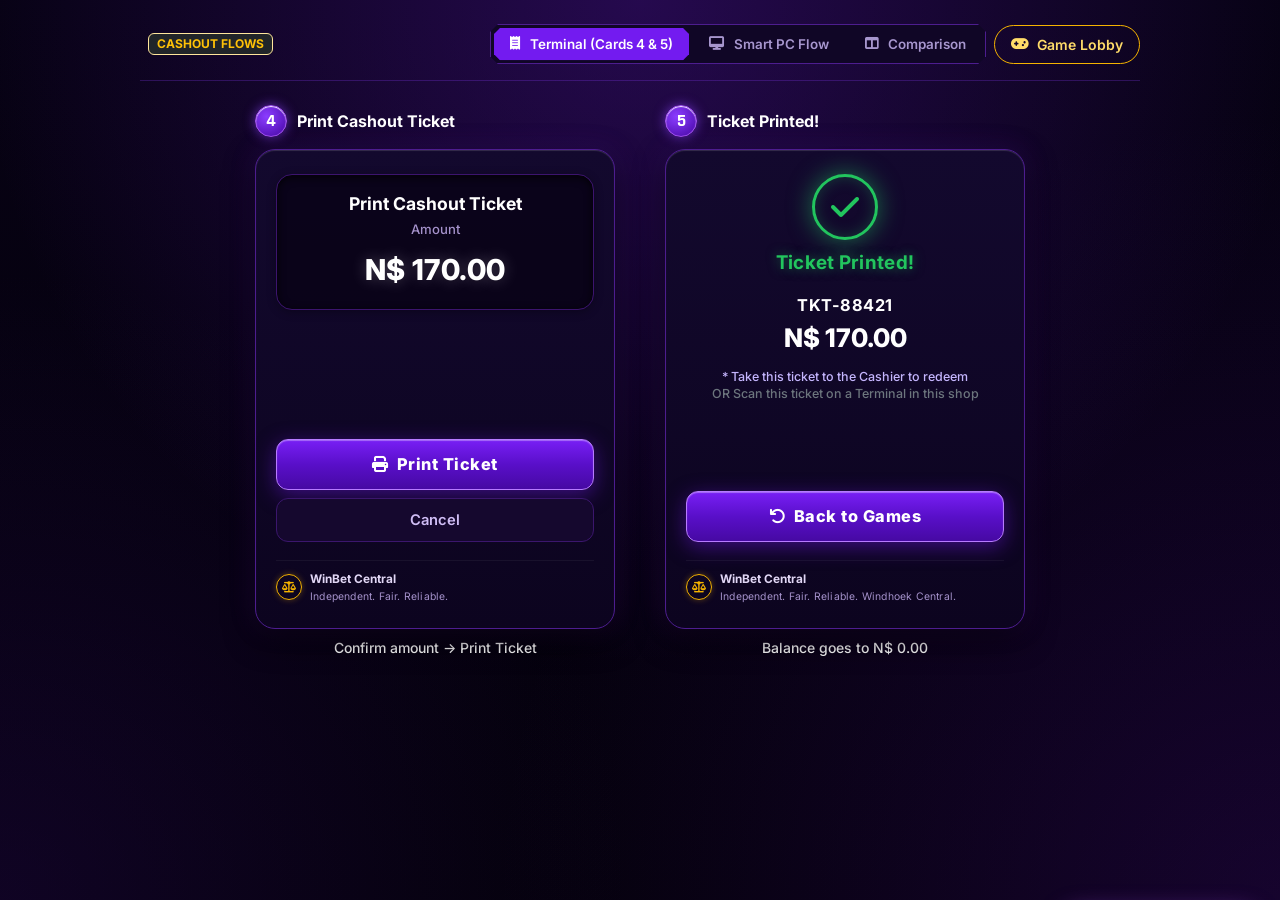
==== cash&print.html @ fd453882 "first commit" ====
<!DOCTYPE html>
<html lang="en">
<head>
    <meta charset="UTF-8">
    <meta name="viewport" content="width=device-width, initial-scale=1.0">
    <title>WINBET - Smart PC & Terminal Cashout Cards</title>

    <!-- Bootstrap 5 CSS -->
    <link href="https://cdn.jsdelivr.net/npm/bootstrap@5.3.2/dist/css/bootstrap.min.css" rel="stylesheet">
    <!-- Font Awesome 6 -->
    <link rel="stylesheet" href="https://cdnjs.cloudflare.com/ajax/libs/font-awesome/6.5.1/css/all.min.css">
    <!-- Google Fonts: Inter & Rajdhani -->
    <link rel="preconnect" href="https://fonts.googleapis.com">
    <link rel="preconnect" href="https://fonts.gstatic.com" crossorigin>
    <link href="https://fonts.googleapis.com/css2?family=Inter:wght@400;500;600;700;800&family=Rajdhani:wght@600;700;800&display=swap" rel="stylesheet">

    <!-- Unified Master Stylesheet -->
    <link rel="stylesheet" href="./style.css">
</head>
<body class="d-flex flex-column align-items-center p-3 p-md-4">

    <!-- TOP CONTROLS & VIEW SWITCHER -->
    <header class="top-control-bar w-100 d-flex justify-content-between align-items-center flex-wrap gap-3 mb-4 pb-3 border-bottom" style="max-width: 1000px; border-color: rgba(139, 61, 255, 0.25) !important;">
        <div class="d-flex align-items-center gap-3">
            <!-- <a href="Register.html" class="brand-logo-wrap text-decoration-none">
                <img src="./IMG/logo.png" alt="WINBET" class="brand-logo-img logo-sm">
            </a> -->
            <span class="badge ms-2 bg-dark text-warning border border-warning-subtle d-none d-sm-inline-block" style="font-size: 0.75rem;">CASHOUT FLOWS</span>
        </div>

        <div class="d-flex align-items-center gap-2">
            <div class="mode-toggle-bar">
                <button class="mode-toggle-btn active" id="tabTerminal" onclick="switchView('terminal')">
                    <i class="fa-solid fa-receipt me-1"></i> Terminal (Cards 4 & 5)
                </button>
                <button class="mode-toggle-btn" id="tabSmartPC" onclick="switchView('smartpc')">
                    <i class="fa-solid fa-desktop me-1"></i> Smart PC Flow
                </button>
                <button class="mode-toggle-btn" id="tabCompare" onclick="switchView('compare')">
                    <i class="fa-solid fa-table-columns me-1"></i> Comparison
                </button>
            </div>

            <a href="GameLobby.html" class="btn btn-outline-warning btn-sm rounded-pill px-3 py-2 fw-semibold d-inline-flex align-items-center gap-2" style="border-color: #f5b300; color: #ffdc69; text-decoration: none;" title="Open Game Lobby">
                <i class="fa-solid fa-gamepad"></i> Game Lobby
            </a>
        </div>
    </header>

    <main class="w-100 d-flex justify-content-center">
        
        <!-- ==============================================================
             SECTION 1: TERMINAL FLOW
             CARDS (4) "Print Cashout Ticket" and (5) "Ticket Printed!"
        =============================================================== -->
        <div id="terminalSection" class="row g-4 justify-content-center w-100" style="max-width: 820px;">
            
            <!-- TERMINAL CARD 4: PRINT CASHOUT TICKET -->
            <div class="col-12 col-md-6 d-flex flex-column align-items-center">
                <div class="w-100" style="max-width: 360px;">
                    <!-- Step 4 Header Pill -->
                    <div class="step-pill-box">
                        <span class="badge-circle">4</span>
                        <span class="pill-text fw-bold">Print Cashout Ticket</span>
                    </div>

                    <!-- Main Frame Card 4 -->
                    <div class="winbet-card-frame" id="terminalCard4">
                        <div>
                            <!-- Brand Logo -->
                            <!-- <div class="winbet-logo justify-content-center mb-3">
                                <img src="./IMG/logo.png" alt="WINBET" class="brand-logo-img">
                            </div> -->

                            <!-- Indented Amount Box -->
                            <div class="inner-cashout-panel">
                                <h3 class="panel-heading">Print Cashout Ticket</h3>
                                <p class="panel-label">Amount</p>
                                <div class="panel-amount">
                                    <span class="currency-symbol">N$</span>
                                    <span id="termCashoutAmount">170.00</span>
                                </div>
                            </div>
                        </div>

                        <!-- Button Actions: Print Ticket & Cancel -->
                        <div>
                            <div class="d-flex flex-column gap-2">
                                <button type="button" class="btn-purple-action" onclick="handlePrintTicketAction()">
                                    <i class="fa-solid fa-print"></i>
                                    <span>Print Ticket</span>
                                </button>
                                <button type="button" class="btn-cancel-action" onclick="handleCancelTerminal()">
                                    Cancel
                                </button>
                            </div>

                            <div class="card-footer-brand">
                                <div class="brand-badge">
                                    <i class="fa-solid fa-scale-balanced"></i>
                                </div>
                                <div class="brand-text-block">
                                    <span class="brand-title">WinBet Central</span>
                                    <span class="brand-sub">Independent. Fair. Reliable.</span>
                                </div>
                            </div>
                        </div>
                    </div>

                    <!-- Sub-caption below card -->
                    <div class="text-center text-dim small mt-2 fw-medium">
                        Confirm amount &rarr; Print Ticket
                    </div>
                </div>
            </div>

            <!-- TERMINAL CARD 5: TICKET PRINTED! -->
            <div class="col-12 col-md-6 d-flex flex-column align-items-center">
                <div class="w-100" style="max-width: 360px;">
                    <!-- Step 5 Header Pill -->
                    <div class="step-pill-box">
                        <span class="badge-circle">5</span>
                        <span class="pill-text fw-bold">Ticket Printed!</span>
                    </div>

                    <!-- Main Frame Card 5 -->
                    <div class="winbet-card-frame" id="terminalCard5">
                        <div>
                            <!-- Brand Header: WinBet Central Logo -->
                            <!-- <div class="winbet-logo justify-content-center mb-2">
                                <img src="./IMG/logo.png" alt="WINBET" class="brand-logo-img logo-sm">
                            </div> -->

                            <!-- Glowing Emerald Green Checkmark Circle -->
                            <div class="neon-success-circle-wrap">
                                <div class="neon-success-circle">
                                    <i class="fa-solid fa-check"></i>
                                </div>
                            </div>

                            <!-- "Ticket Printed!" text -->
                            <h3 class="success-text-heading">Ticket Printed!</h3>

                            <!-- Ticket Meta: TKT# and Amount -->
                            <div class="ticket-info-block">
                                <p class="tkt-number" id="dispTicketNum">TKT-88421</p>
                                <p class="tkt-amount" id="dispTicketAmount">N$ 170.00</p>
                            </div>

                            <!-- Cashier Instruction Notice -->
                            <p class="cashier-notice-text">
                                * Take this ticket to the Cashier to redeem<br>
                                <span class="text-secondary">OR Scan this ticket on a Terminal in this shop</span>
                            </p>
                        </div>

                        <!-- Button Action: Back to Games -->
                        <div>
                            <div class="d-flex flex-column gap-2">
                                <button type="button" class="btn-purple-action" onclick="handleBackToGames()">
                                    <i class="fa-solid fa-arrow-rotate-left"></i>
                                    <span>Back to Games</span>
                                </button>
                            </div>

                            <div class="card-footer-brand">
                                <div class="brand-badge">
                                    <i class="fa-solid fa-scale-balanced"></i>
                                </div>
                                <div class="brand-text-block">
                                    <span class="brand-title">WinBet Central</span>
                                    <span class="brand-sub">Independent. Fair. Reliable. Windhoek Central.</span>
                                </div>
                            </div>
                        </div>
                    </div>

                    <!-- Sub-caption below card -->
                    <div class="text-center text-dim small mt-2 fw-medium">
                        Balance goes to N$ 0.00
                    </div>
                </div>
            </div>

        </div>

        <!-- ==============================================================
             SECTION 2: SMART PC FLOW
             CARDS (4) & (5): "Tap Cash Out" -> "Confirm" (N$ 250.00)
        =============================================================== -->
        <div id="smartpcSection" class="row justify-content-center w-100 d-none" style="max-width: 480px;">
            <div class="col-12 d-flex flex-column align-items-center">
                <div class="w-100" style="max-width: 360px;">
                    
                    <!-- Dual Header Pills -->
                    <div class="d-flex align-items-center gap-3 mb-3">
                        <div class="d-flex align-items-center gap-2">
                            <span class="badge-circle">4</span>
                            <span class="pill-text fw-bold">Tap Cash Out</span>
                        </div>
                        <div class="d-flex align-items-center gap-2">
                            <span class="badge-circle">5</span>
                            <span class="pill-text fw-bold">Confirm</span>
                        </div>
                    </div>

                    <!-- Main Frame Smart PC Card -->
                    <div class="winbet-card-frame" id="smartpcCard">
                        <div>
                            <!-- <div class="winbet-logo justify-content-center mb-3">
                                <img src="./IMG/logo.png" alt="WINBET" class="brand-logo-img">
                            </div> -->

                            <div class="inner-cashout-panel">
                                <h3 class="panel-heading">Cash Out</h3>
                                <p class="panel-label">Amount</p>
                                <div class="panel-amount">
                                    <span class="currency-symbol">N$</span>
                                    <span>250.00</span>
                                </div>
                            </div>
                        </div>

                        <div>
                            <div class="d-flex flex-column gap-2">
                                <button type="button" class="btn-purple-action" onclick="handleSmartPCConfirm()">
                                    <i class="fa-solid fa-check"></i>
                                    <span>Confirm</span>
                                </button>
                                <button type="button" class="btn-cancel-action" onclick="handleSmartPCCancel()">
                                    Cancel
                                </button>
                            </div>

                            <div class="card-footer-brand">
                                <div class="brand-badge">
                                    <i class="fa-solid fa-scale-balanced"></i>
                                </div>
                                <div class="brand-text-block">
                                    <span class="brand-title">WinBet Central</span>
                                    <span class="brand-sub">Independent. Fair. Reliable. Windhoek Central.</span>
                                </div>
                            </div>
                        </div>
                    </div>

                    <div class="text-center text-dim small mt-2 fw-medium">
                        Tap Cash Out &rarr; Confirm (No ticket printed)
                    </div>

                </div>
            </div>
        </div>

        <!-- ==============================================================
             SECTION 3: SIDE-BY-SIDE COMPARISON (SMART PC vs TERMINAL)
        =============================================================== -->
        <div id="compareSection" class="row g-4 justify-content-center w-100 d-none" style="max-width: 1200px;">
            
            <!-- Compare Column 1: Smart PC -->
            <div class="col-12 col-lg-4 d-flex flex-column align-items-center">
                <div class="text-center mb-2">
                    <span class="badge bg-purple-900 border border-purple-500 text-warning px-3 py-1 fw-bold" style="background:#1d063d; font-size:0.8rem;">
                        <i class="fa-solid fa-desktop me-1"></i> SMART PC (CASHIER CREDIT)
                    </span>
                </div>
                <div class="w-100" style="max-width: 360px;">
                    <div class="winbet-card-frame">
                        <div>
                            <!-- <div class="winbet-logo justify-content-center mb-3">
                                <img src="./IMG/logo.png" alt="WINBET" class="brand-logo-img">
                            </div> -->
                            <div class="inner-cashout-panel">
                                <h3 class="panel-heading">Cash Out</h3>
                                <p class="panel-label">Amount</p>
                                <div class="panel-amount">
                                    <span class="currency-symbol">N$</span>
                                    <span>250.00</span>
                                </div>
                            </div>
                        </div>
                        <div>
                            <div class="d-flex flex-column gap-2">
                                <button type="button" class="btn-purple-action" onclick="handleSmartPCConfirm()">
                                    <i class="fa-solid fa-check"></i>
                                    <span>Confirm</span>
                                </button>
                                <button type="button" class="btn-cancel-action" onclick="handleSmartPCCancel()">
                                    Cancel
                                </button>
                            </div>
                        </div>
                    </div>
                </div>
            </div>

            <!-- Compare Column 2: Terminal Card 4 -->
            <div class="col-12 col-lg-4 d-flex flex-column align-items-center">
                <div class="text-center mb-2">
                    <span class="badge bg-purple-900 border border-purple-500 text-light px-3 py-1 fw-bold" style="background:#1d063d; font-size:0.8rem;">
                        <i class="fa-solid fa-terminal me-1"></i> TERMINAL STEP 4 (CONFIRMATION)
                    </span>
                </div>
                <div class="w-100" style="max-width: 360px;">
                    <div class="winbet-card-frame">
                        <div>
                            <!-- <div class="winbet-logo justify-content-center mb-3">
                                <img src="./IMG/logo.png" alt="WINBET" class="brand-logo-img">
                            </div> -->
                            <div class="inner-cashout-panel">
                                <h3 class="panel-heading">Print Cashout Ticket</h3>
                                <p class="panel-label">Amount</p>
                                <div class="panel-amount">
                                    <span class="currency-symbol">N$</span>
                                    <span>170.00</span>
                                </div>
                            </div>
                        </div>
                        <div>
                            <div class="d-flex flex-column gap-2">
                                <button type="button" class="btn-purple-action" onclick="handlePrintTicketAction()">
                                    <i class="fa-solid fa-print"></i>
                                    <span>Print Ticket</span>
                                </button>
                                <button type="button" class="btn-cancel-action" onclick="handleCancelTerminal()">
                                    Cancel
                                </button>
                            </div>
                        </div>
                    </div>
                </div>
            </div>

            <!-- Compare Column 3: Terminal Card 5 -->
            <div class="col-12 col-lg-4 d-flex flex-column align-items-center">
                <div class="text-center mb-2">
                    <span class="badge bg-purple-900 border border-purple-500 text-success px-3 py-1 fw-bold" style="background:#1d063d; font-size:0.8rem;">
                        <i class="fa-solid fa-check-circle me-1"></i> TERMINAL STEP 5 (TICKET PRINTED)
                    </span>
                </div>
                <div class="w-100" style="max-width: 360px;">
                    <div class="winbet-card-frame">
                        <div>
                            <!-- <div class="winbet-logo justify-content-center mb-2">
                                <img src="./IMG/logo.png" alt="WINBET" class="brand-logo-img logo-sm">
                            </div> -->
                            <div class="neon-success-circle-wrap">
                                <div class="neon-success-circle">
                                    <i class="fa-solid fa-check"></i>
                                </div>
                            </div>
                            <h3 class="success-text-heading">Ticket Printed!</h3>
                            <div class="ticket-info-block">
                                <p class="tkt-number">TKT-88421</p>
                                <p class="tkt-amount">N$ 170.00</p>
                            </div>
                            <p class="cashier-notice-text">
                                * Take this ticket to the Cashier to redeem
                            </p>
                        </div>
                        <div>
                            <div class="d-flex flex-column gap-2">
                                <button type="button" class="btn-purple-action" onclick="handleBackToGames()">
                                    <i class="fa-solid fa-arrow-rotate-left"></i>
                                    <span>Back to Games</span>
                                </button>
                            </div>
                        </div>
                    </div>
                </div>
            </div>

        </div>

    </main>

    <!-- NOTIFICATION TOAST -->
    <div id="toastNotification" class="winbet-toast">
        <i class="fa-solid fa-circle-check text-success fs-5"></i>
        <span id="toastMessage">Action recorded!</span>
    </div>

    <!-- Bootstrap 5 Bundle JS -->
    <script src="https://cdn.jsdelivr.net/npm/bootstrap@5.3.2/dist/js/bootstrap.bundle.min.js"></script>

    <script>
        function switchView(viewName) {
            const secTerminal = document.getElementById('terminalSection');
            const secSmartPC = document.getElementById('smartpcSection');
            const secCompare = document.getElementById('compareSection');

            const btnTerminal = document.getElementById('tabTerminal');
            const btnSmartPC = document.getElementById('tabSmartPC');
            const btnCompare = document.getElementById('tabCompare');

            [btnTerminal, btnSmartPC, btnCompare].forEach(b => b.classList.remove('active'));

            secTerminal.classList.add('d-none');
            secSmartPC.classList.add('d-none');
            secCompare.classList.add('d-none');

            if (viewName === 'terminal') {
                secTerminal.classList.remove('d-none');
                btnTerminal.classList.add('active');
                showToast('Viewing Terminal Cards 4 & 5');
            } else if (viewName === 'smartpc') {
                secSmartPC.classList.remove('d-none');
                btnSmartPC.classList.add('active');
                showToast('Viewing Smart PC Flow');
            } else if (viewName === 'compare') {
                secCompare.classList.remove('d-none');
                btnCompare.classList.add('active');
                showToast('Viewing Side-by-Side Comparison');
            }
        }

        function handlePrintTicketAction() {
            showToast('Ticket TKT-88421 printed successfully! Present to Cashier.');
        }

        function handleCancelTerminal() {
            showToast('Terminal ticket printing canceled.');
        }

        function handleBackToGames() {
            window.location.href = 'GameLobby.html?mode=terminal';
        }

        function handleSmartPCConfirm() {
            showToast('Smart PC: Cash Out of N$ 250.00 confirmed! Cashier will redeem.');
        }

        function handleSmartPCCancel() {
            showToast('Smart PC: Cash Out request canceled.');
        }

        let toastTimer;
        function showToast(text) {
            const toast = document.getElementById('toastNotification');
            const msg = document.getElementById('toastMessage');
            msg.innerText = text;
            toast.classList.add('show');
            clearTimeout(toastTimer);
            toastTimer = setTimeout(() => toast.classList.remove('show'), 3000);
        }
    </script>
</body>
</html>
---- style.css ----
/* ==========================================================================
   WINBET MASTER DESIGN SYSTEM - UNIFIED THEME
   Source of Truth based on Register.html & Gaming Machine Standards
   ========================================================================== */

:root {
    /* Exact Color Tokens from Register Theme */
    --bg-deep: #060212;
    --bg-card: #0d0622;
    --bg-card-glass: rgba(13, 6, 34, 0.9);
    --card-bg-gradient: linear-gradient(180deg, #13092e 0%, #0c041f 100%);
    --inner-panel-bg: rgba(9, 3, 23, 0.85);

    --card-border: #4d1d8f;
    --card-border-glow: rgba(147, 51, 234, 0.45);
    --card-inner-glow: rgba(112, 26, 212, 0.15);
    --border-purple-glow: #6f26d9;
    --border-purple-light: #9d4edd;

    /* Vibrant Buttons */
    --purple-btn-start: #7d12f5;
    --purple-btn-mid: #6811db;
    --purple-btn-end: #4908a8;
    --purple-btn-gradient: linear-gradient(180deg, #781ff5 0%, #590fc9 50%, #4609a3 100%);
    --purple-btn-hover: linear-gradient(180deg, #8a35ff 0%, #6817e8 50%, #510bbd 100%);
    
    /* Cancel / Dark Buttons */
    --cancel-btn-bg: #15082e;
    --cancel-btn-border: #3b166d;

    /* Gold & Accents */
    --gold-accent: #f5b300;
    --gold-primary: #f5b300;
    --gold-light: #ffe066;
    --gold-glow: rgba(245, 179, 0, 0.45);
    --gold-gradient: linear-gradient(180deg, #ffe066 0%, #f5b300 50%, #d49000 100%);

    /* Emerald Green Neon */
    --neon-green: #22c55e;
    --neon-green-glow: rgba(34, 197, 94, 0.55);

    /* Text & Inputs */
    --text-light: #f3effc;
    --text-dim: #a491ca;
    --text-muted-purple: #9d8ec2;
    --input-border: #3b1875;
    --input-bg: #090317;

    --navbar-bg: linear-gradient(90deg, #0e0524 0%, #180838 50%, #0e0524 100%);
    --tile-radius: 18px;
    --card-radius: 20px;
}

* {
    box-sizing: border-box;
    user-select: none;
    -webkit-user-select: none;
    margin: 0;
    padding: 0;
}

body {
    background-color: var(--bg-deep);
    background-image: 
        radial-gradient(circle at 50% 0%, rgba(94, 23, 187, 0.35) 0%, transparent 60%),
        radial-gradient(circle at 100% 100%, rgba(76, 12, 148, 0.25) 0%, transparent 50%),
        radial-gradient(circle at 0% 100%, rgba(38, 8, 82, 0.35) 0%, transparent 40%),
        linear-gradient(180deg, #070214 0%, #04010b 100%);
    background-attachment: fixed;
    color: #ffffff;
    font-family: 'Inter', sans-serif;
    min-height: 100vh;
    margin: 0;
    padding: 0;
    overflow-x: hidden;
}

/* Custom Scrollbar */
::-webkit-scrollbar {
    width: 8px;
    height: 8px;
}
::-webkit-scrollbar-track {
    background: #090317;
}
::-webkit-scrollbar-thumb {
    background: #4d1d8f;
    border-radius: 6px;
}
::-webkit-scrollbar-thumb:hover {
    background: #7a2bd6;
}

/* ==========================================================================
   HEADER & NAVBAR SECTION
   ========================================================================== */
.custom-navbar, .smart-pc-header {
    background: var(--navbar-bg);
    border-bottom: 1.5px solid var(--card-border);
    box-shadow: 0 4px 20px var(--card-border-glow), inset 0 -1px 0 rgba(255, 255, 255, 0.05);
    padding: 10px 24px;
    position: sticky;
    top: 0;
    z-index: 1000;
    width: 100%;
}

.brand-logo-wrap, .winbet-logo {
    display: flex;
    align-items: center;
    justify-content: center;
    gap: 12px;
    text-decoration: none;
    transition: transform 0.25s ease;
    margin-bottom: 16px;
}
.brand-logo-wrap:hover {
    transform: scale(1.03);
}

.brand-logo-img, .header-logo {
    height: 64px;
    width: auto;
    max-width: 250px;
    object-fit: contain;
    display: inline-block;
    filter: drop-shadow(0 0 12px rgba(245, 179, 0, 0.55));
    transition: transform 0.25s ease, filter 0.25s ease;
}

.brand-logo-img.logo-sm {
    height: 54px;
    max-width: 220px;
}

.brand-logo-img.logo-lg {
    height: 98px;
    max-width: 390px;
}

.brand-logo-wrap:hover .brand-logo-img, .winbet-logo:hover .brand-logo-img {
    transform: scale(1.05);
    filter: drop-shadow(0 0 18px rgba(245, 179, 0, 0.85));
}

.crown-icon {
    color: var(--gold-accent);
    font-size: 1.5rem;
    filter: drop-shadow(0 0 8px var(--gold-glow));
    animation: pulseCrown 3s ease-in-out infinite alternate;
}

@keyframes pulseCrown {
    0% { transform: scale(1); filter: drop-shadow(0 0 6px rgba(245, 179, 0, 0.5)); }
    100% { transform: scale(1.06); filter: drop-shadow(0 0 12px rgba(255, 220, 105, 0.9)); }
}

.brand-name, .brand-logo-text {
    font-family: 'Rajdhani', sans-serif;
    font-weight: 800;
    font-size: 1.65rem;
    letter-spacing: 1.5px;
    color: var(--gold-accent);
    text-shadow: 0 0 12px rgba(245, 179, 0, 0.45);
    margin: 0;
    line-height: 1;
}

/* Machine identification station badge */
.station-badge {
    background: linear-gradient(90deg, #240b54, #150630);
    border: 1px solid var(--card-border);
    clip-path: polygon(
        8px 0%, 
        calc(100% - 8px) 0%, 
        100% 8px, 
        100% calc(100% - 8px), 
        calc(100% - 8px) 100%, 
        8px 100%, 
        0% calc(100% - 8px), 
        0% 8px
    );
    border-radius: 0;
    padding: 5px 14px;
    display: inline-flex;
    align-items: center;
    gap: 8px;
    font-size: 0.82rem;
    font-weight: 600;
    color: #e5d8ff;
    box-shadow: 0 0 10px var(--card-inner-glow);
}

.online-dot {
    width: 8px;
    height: 8px;
    border-radius: 50%;
    background-color: var(--neon-green);
    box-shadow: 0 0 8px var(--neon-green-glow);
    display: inline-block;
    animation: blinker 2s infinite ease-in-out;
}

@keyframes blinker {
    0%, 100% { opacity: 1; }
    50% { opacity: 0.3; }
}

/* Balance Display Chip (Theme Chamfered Shape) */
.balance-chip {
    background: linear-gradient(135deg, rgba(31, 11, 72, 0.95), rgba(16, 5, 38, 0.95));
    border: 1.5px solid var(--card-border);
    clip-path: polygon(
        10px 0%, 
        calc(100% - 10px) 0%, 
        100% 10px, 
        100% calc(100% - 10px), 
        calc(100% - 10px) 100%, 
        10px 100%, 
        0% calc(100% - 10px), 
        0% 10px
    );
    border-radius: 0;
    padding: 6px 18px;
    display: flex;
    align-items: center;
    gap: 14px;
    box-shadow: inset 0 1px 1px rgba(255, 255, 255, 0.15), 0 0 15px var(--card-inner-glow);
    filter: drop-shadow(0 2px 8px rgba(0, 0, 0, 0.5));
}

.balance-chip .label {
    font-size: 0.7rem;
    color: var(--text-muted-purple);
    text-transform: uppercase;
    font-weight: 600;
    letter-spacing: 0.5px;
    display: block;
}

.balance-chip .val {
    font-family: 'Rajdhani', sans-serif;
    font-size: 1.3rem;
    font-weight: 800;
    color: var(--gold-accent);
    text-shadow: 0 0 10px rgba(245, 179, 0, 0.5);
    line-height: 1;
}

/* ==========================================================================
   CARDS & FRAMES
   ========================================================================== */
.winbet-card, .winbet-card-frame {
    background: var(--card-bg-gradient);
    border: 1.5px solid var(--card-border);
    border-radius: var(--card-radius);
    box-shadow: 0 10px 30px rgba(0, 0, 0, 0.7), 0 0 25px rgba(89, 21, 179, 0.3), inset 0 1px 1px rgba(255, 255, 255, 0.15);
    padding: 24px 20px;
    min-height: 480px;
    display: flex;
    flex-direction: column;
    justify-content: space-between;
    position: relative;
    transition: all 0.3s ease;
}

.winbet-card:hover, .winbet-card-frame:hover {
    border-color: #8b3dff;
    box-shadow: 0 14px 40px rgba(0, 0, 0, 0.8), 0 0 35px rgba(139, 61, 255, 0.45), inset 0 1px 2px rgba(255, 255, 255, 0.25);
    transform: translateY(-2px);
}

.winbet-card.active-step-card {
    border-color: #a855f7;
    box-shadow: 0 0 40px rgba(168, 85, 247, 0.6), inset 0 0 15px rgba(168, 85, 247, 0.2);
}

/* Step Badges */
.badge-step {
    display: inline-block;
    background: rgba(147, 51, 234, 0.25);
    border: 1px solid #9333ea;
    color: #d8b4fe;
    border-radius: 20px;
    padding: 2px 10px;
    font-size: 0.72rem;
    margin-bottom: 8px;
    font-weight: 600;
}

.step-pill-box {
    display: flex;
    align-items: center;
    gap: 10px;
    margin-bottom: 12px;
}

.badge-circle {
    width: 32px;
    height: 32px;
    border-radius: 50%;
    background: radial-gradient(circle at 35% 35%, #8b3dff 0%, #4908a8 100%);
    border: 1.5px solid #a855f7;
    display: flex;
    align-items: center;
    justify-content: center;
    font-family: 'Rajdhani', sans-serif;
    font-weight: 800;
    font-size: 1.15rem;
    color: #ffffff;
    box-shadow: 0 0 12px rgba(139, 61, 255, 0.65), inset 0 1px 1px #fff;
    flex-shrink: 0;
}

.card-heading {
    font-size: 1.18rem;
    font-weight: 700;
    color: #f3effc;
    text-align: center;
    margin-bottom: 20px;
    letter-spacing: 0.3px;
}

.field-label {
    font-size: 0.88rem;
    color: var(--text-dim);
    margin-bottom: 8px;
    font-weight: 500;
    display: block;
}

/* Custom Input Field */
.winbet-input {
    background-color: var(--input-bg);
    border: 1px solid var(--input-border);
    border-radius: 12px;
    color: #ffffff;
    font-weight: 600;
    font-size: 1.05rem;
    letter-spacing: 1.2px;
    padding: 12px 16px;
    width: 100%;
    outline: none;
    transition: all 0.2s ease;
    box-shadow: inset 0 2px 5px rgba(0, 0, 0, 0.6);
}

.winbet-input:focus {
    background-color: #0b041c;
    border-color: #8b3dff;
    color: #ffffff;
    box-shadow: 0 0 15px rgba(139, 61, 255, 0.4), inset 0 2px 5px rgba(0, 0, 0, 0.6);
}

/* Option Item Rows (Machine Selector) */
.option-row {
    background-color: var(--input-bg);
    border: 1px solid var(--input-border);
    border-radius: 12px;
    padding: 12px 16px;
    display: flex;
    align-items: center;
    justify-content: space-between;
    margin-bottom: 12px;
    cursor: pointer;
    transition: all 0.2s ease;
    position: relative;
}

.option-row:hover {
    border-color: #6d28d9;
    background-color: #110629;
}

.option-row.selected {
    border-color: #8b3dff;
    background-color: #150734;
    box-shadow: 0 0 15px rgba(139, 61, 255, 0.3);
}

.option-left {
    display: flex;
    align-items: center;
    gap: 12px;
    font-size: 0.95rem;
    font-weight: 600;
    color: #e5e0f5;
}

/* Custom Radio Circles */
.radio-dot {
    width: 20px;
    height: 20px;
    border-radius: 50%;
    border: 2px solid #6b5299;
    display: inline-flex;
    align-items: center;
    justify-content: center;
    transition: all 0.2s ease;
    flex-shrink: 0;
}

.radio-dot.gold-ring, .option-row.selected .radio-dot {
    border-color: var(--gold-accent);
    box-shadow: 0 0 8px rgba(245, 179, 0, 0.5);
}

.radio-dot.gold-ring-filled::after, .option-row.selected .radio-dot::after {
    content: '';
    width: 10px;
    height: 10px;
    background: linear-gradient(135deg, #ffe066, #d49000);
    border-radius: 50%;
    display: block;
}

.terminal-tick-badge {
    background: rgba(34, 197, 94, 0.2);
    border: 1px solid var(--neon-green);
    color: var(--neon-green);
    border-radius: 50%;
    width: 22px;
    height: 22px;
    display: flex;
    align-items: center;
    justify-content: center;
    font-size: 0.75rem;
    box-shadow: 0 0 8px var(--neon-green-glow);
}

/* Inner Panel for Indented Amount & Cashout */
.inner-cashout-panel {
    background: var(--inner-panel-bg);
    border: 1px solid #3c146e;
    border-radius: 16px;
    padding: 18px 14px;
    box-shadow: inset 0 2px 8px rgba(0, 0, 0, 0.8), 0 2px 10px rgba(0, 0, 0, 0.3);
    display: flex;
    flex-direction: column;
    align-items: center;
    text-align: center;
    gap: 4px;
    margin-bottom: 16px;
}

.panel-heading {
    font-size: 1.1rem;
    font-weight: 700;
    color: #ffffff;
    margin: 0 0 2px 0;
}

.panel-label {
    font-size: 0.82rem;
    color: var(--text-dim);
    font-weight: 500;
    margin: 0;
}

.panel-amount {
    font-family: 'Inter', sans-serif;
    font-size: 1.8rem;
    font-weight: 800;
    color: #ffffff;
    letter-spacing: 0.5px;
    margin: 4px 0 0 0;
    text-shadow: 0 0 15px rgba(255, 255, 255, 0.25);
    display: flex;
    align-items: center;
    gap: 6px;
}

/* ==========================================================================
   BUTTONS
   ========================================================================== */
.btn-winbet, .btn-purple-action {
    background: var(--purple-btn-gradient);
    border: 1px solid #b77bff;
    color: #ffffff;
    font-weight: 800;
    font-size: 1.02rem;
    letter-spacing: 0.5px;
    padding: 12px 22px;
    border-radius: 12px;
    width: 100%;
    cursor: pointer;
    box-shadow: 0 5px 20px rgba(106, 21, 222, 0.5), inset 0 1px 1px rgba(255, 255, 255, 0.35);
    transition: all 0.25s ease;
    text-align: center;
    text-decoration: none;
    display: inline-flex;
    align-items: center;
    justify-content: center;
    gap: 8px;
}

.btn-winbet:hover, .btn-purple-action:hover {
    background: var(--purple-btn-hover);
    box-shadow: 0 8px 25px rgba(138, 53, 255, 0.7), inset 0 1px 2px rgba(255, 255, 255, 0.5);
    color: #ffffff;
    transform: translateY(-1.5px);
}

.btn-winbet:active, .btn-purple-action:active {
    transform: translateY(1px);
    box-shadow: 0 2px 10px rgba(106, 21, 222, 0.4);
}

.btn-cancel-action {
    background: var(--cancel-btn-bg);
    border: 1px solid var(--cancel-btn-border);
    color: #cfbdf5;
    font-weight: 600;
    font-size: 0.92rem;
    padding: 10px 20px;
    border-radius: 12px;
    cursor: pointer;
    transition: all 0.2s ease;
    width: 100%;
    text-align: center;
    text-decoration: none;
    display: inline-block;
}

.btn-cancel-action:hover {
    background: #230c4c;
    border-color: #692bc7;
    color: #ffffff;
    box-shadow: 0 0 12px rgba(105, 43, 199, 0.35);
}

.btn-gold-action {
    background: var(--gold-gradient);
    border: none;
    color: #1a0800;
    font-family: 'Rajdhani', sans-serif;
    font-weight: 800;
    font-size: 0.96rem;
    letter-spacing: 0.5px;
    padding: 9px 22px;
    clip-path: polygon(
        8px 0%, 
        calc(100% - 8px) 0%, 
        100% 8px, 
        100% calc(100% - 8px), 
        calc(100% - 8px) 100%, 
        8px 100%, 
        0% calc(100% - 8px), 
        0% 8px
    );
    border-radius: 0;
    box-shadow: 0 4px 18px var(--gold-glow), inset 0 1px 1px #fff;
    cursor: pointer;
    transition: all 0.2s ease;
    white-space: nowrap;
    text-decoration: none;
    display: inline-flex;
    align-items: center;
    justify-content: center;
    gap: 7px;
    filter: drop-shadow(0 2px 8px rgba(245, 158, 11, 0.5));
}

.btn-gold-action:hover {
    transform: translateY(-2px) scale(1.02);
    box-shadow: 0 6px 24px rgba(245, 179, 0, 0.85);
    filter: drop-shadow(0 4px 14px rgba(245, 158, 11, 0.7));
    color: #1a0800;
}

.btn-icon-control {
    background: #180836;
    border: 1px solid var(--card-border);
    color: #cfbdf5;
    width: 38px;
    height: 38px;
    clip-path: polygon(
        6px 0%, 
        calc(100% - 6px) 0%, 
        100% 6px, 
        100% calc(100% - 6px), 
        calc(100% - 6px) 100%, 
        6px 100%, 
        0% calc(100% - 6px), 
        0% 6px
    );
    border-radius: 0;
    display: flex;
    align-items: center;
    justify-content: center;
    cursor: pointer;
    transition: all 0.2s ease;
    text-decoration: none;
}

.btn-icon-control:hover {
    border-color: #8b3dff;
    color: #ffffff;
    box-shadow: 0 0 12px rgba(139, 61, 255, 0.5);
    background: #230b4e;
}

/* ==========================================================================
   FOOTER / BRAND & SHOP INFO
   ========================================================================== */
.card-footer-brand {
    display: flex;
    align-items: center;
    gap: 8px;
    margin-top: 18px;
    padding-top: 10px;
    border-top: 1px solid rgba(255, 255, 255, 0.05);
}

.brand-badge {
    width: 26px;
    height: 26px;
    border-radius: 50%;
    border: 1px solid var(--gold-accent);
    display: flex;
    align-items: center;
    justify-content: center;
    color: var(--gold-accent);
    font-size: 0.7rem;
    flex-shrink: 0;
    box-shadow: 0 0 6px rgba(245, 179, 0, 0.3);
}

.brand-title {
    font-size: 0.74rem;
    font-weight: 700;
    color: #e1d7f5;
    display: block;
}

.brand-sub {
    font-size: 0.65rem;
    color: var(--text-dim);
    letter-spacing: 0.2px;
    display: block;
}

/* Bottom Terminal / Smart PC Dock */
.smart-pc-dock {
    background: rgba(10, 4, 25, 0.98);
    backdrop-filter: blur(12px);
    border-top: 1.5px solid var(--card-border);
    box-shadow: 0 -4px 25px rgba(0, 0, 0, 0.6);
    padding: 12px 24px;
    margin-top: auto;
    position: sticky;
    bottom: 0;
    z-index: 1000;
}

.brand-security-seal {
    display: flex;
    align-items: center;
    gap: 12px;
}

.gold-seal-ring {
    width: 38px;
    height: 38px;
    border-radius: 50%;
    border: 2px solid var(--gold-accent);
    box-shadow: 0 0 10px var(--gold-glow);
    display: flex;
    align-items: center;
    justify-content: center;
    color: var(--gold-accent);
    font-size: 1rem;
    flex-shrink: 0;
}

/* ==========================================================================
   SUCCESS & CONFIRMATION STATES
   ========================================================================== */
.success-circle-container, .neon-success-circle-wrap {
    display: flex;
    justify-content: center;
    margin-bottom: 12px;
}

.neon-success-circle {
    width: 66px;
    height: 66px;
    border-radius: 50%;
    border: 3.5px solid var(--neon-green);
    display: flex;
    align-items: center;
    justify-content: center;
    color: var(--neon-green);
    font-size: 2rem;
    box-shadow: 0 0 25px var(--neon-green-glow), inset 0 0 15px rgba(34, 197, 94, 0.25);
    animation: pulseGlow 2.5s infinite alternate ease-in-out;
}

@keyframes pulseGlow {
    0% { box-shadow: 0 0 15px rgba(34, 197, 94, 0.4), inset 0 0 8px rgba(34, 197, 94, 0.2); }
    100% { box-shadow: 0 0 32px rgba(34, 197, 94, 0.85), inset 0 0 20px rgba(34, 197, 94, 0.45); }
}

.success-banner-text, .success-text-heading {
    color: var(--neon-green);
    font-size: 1.18rem;
    font-weight: 700;
    text-align: center;
    margin-bottom: 18px;
    text-shadow: 0 0 12px rgba(34, 197, 94, 0.5);
    letter-spacing: 0.3px;
}

.receipt-list {
    background-color: rgba(9, 3, 23, 0.7);
    border-radius: 12px;
    padding: 12px 16px;
    margin-bottom: 20px;
    border: 1px solid rgba(77, 29, 143, 0.45);
}

.receipt-row {
    display: flex;
    justify-content: space-between;
    align-items: center;
    font-size: 0.88rem;
    padding: 6px 0;
    border-bottom: 1px dashed rgba(112, 59, 189, 0.25);
}

.receipt-row:last-child {
    border-bottom: none;
}

.receipt-label {
    color: var(--text-dim);
    font-weight: 500;
}

.receipt-value {
    color: #ffffff;
    font-weight: 700;
}

.ticket-info-block {
    text-align: center;
    margin-bottom: 8px;
}

.tkt-number {
    font-size: 1.02rem;
    font-weight: 700;
    color: #ffffff;
    margin: 0 0 2px 0;
    letter-spacing: 0.5px;
}

.tkt-amount {
    font-size: 1.6rem;
    font-weight: 800;
    color: #ffffff;
    margin: 0;
}

.cashier-notice-text {
    font-size: 0.78rem;
    color: #c4b5fd;
    text-align: center;
    line-height: 1.4;
    margin: 10px 0 16px 0;
    padding: 0 6px;
    font-weight: 500;
}

/* ==========================================================================
   MODAL & TOAST STYLES
   ========================================================================== */
.modal-theme-dark .modal-content {
    background: #0d041e;
    border: 2px solid #8b3dff;
    border-radius: 20px;
    box-shadow: 0 0 45px rgba(139, 61, 255, 0.6);
    color: #ffffff;
}

.thermal-slip-body {
    background: #ffffff;
    color: #111111;
    font-family: 'Courier New', Courier, monospace;
    padding: 24px;
    border-radius: 8px;
    box-shadow: 0 8px 25px rgba(0, 0, 0, 0.6);
    border-top: 6px dashed #240b54;
    border-bottom: 6px dashed #240b54;
}

.winbet-toast, #customToast, .custom-toast {
    position: fixed;
    bottom: 25px;
    right: 25px;
    background: #180838;
    border: 1.5px solid #a855f7;
    box-shadow: 0 0 25px rgba(168, 85, 247, 0.6);
    color: #fff;
    padding: 12px 22px;
    border-radius: 14px;
    z-index: 11000;
    display: flex;
    align-items: center;
    gap: 12px;
    transform: translateY(180%);
    transition: transform 0.3s cubic-bezier(0.18, 0.89, 0.32, 1.28);
    font-size: 0.9rem;
}

.winbet-toast.show, #customToast.show, .custom-toast.show {
    transform: translateY(0);
}

/* Mode Switchers (Chamfered Shape) */
.mode-toggle-bar {
    background: #100626;
    border: 1px solid var(--card-border);
    clip-path: polygon(
        8px 0%, 
        calc(100% - 8px) 0%, 
        100% 8px, 
        100% calc(100% - 8px), 
        calc(100% - 8px) 100%, 
        8px 100%, 
        0% calc(100% - 8px), 
        0% 8px
    );
    border-radius: 0;
    padding: 3px;
    display: inline-flex;
    gap: 4px;
    box-shadow: 0 0 15px rgba(74, 29, 138, 0.3);
}

.mode-toggle-btn {
    background: transparent;
    border: none;
    color: #a796ce;
    padding: 6px 16px;
    clip-path: polygon(
        6px 0%, 
        calc(100% - 6px) 0%, 
        100% 6px, 
        100% calc(100% - 6px), 
        calc(100% - 6px) 100%, 
        6px 100%, 
        0% calc(100% - 6px), 
        0% 6px
    );
    border-radius: 0;
    font-size: 0.84rem;
    font-weight: 600;
    transition: all 0.2s ease;
    cursor: pointer;
    display: inline-flex;
    align-items: center;
    gap: 6px;
}

.mode-toggle-btn.active {
    background: #731bf0;
    color: #ffffff;
    box-shadow: 0 0 15px rgba(115, 27, 240, 0.6);
}

/* Responsive Media Queries */
@media (max-width: 991px) {
    .custom-navbar, .smart-pc-header {
        padding: 8px 16px;
    }
}

@media (max-width: 576px) {
    .custom-navbar, .smart-pc-header {
        padding: 8px 12px;
    }
    .brand-logo-img, .header-logo {
        height: 52px;
        max-width: 190px;
    }
    .brand-logo-img.logo-sm {
        height: 44px;
        max-width: 165px;
    }
    .brand-logo-img.logo-lg {
        height: 76px;
        max-width: 290px;
    }
    .brand-name, .brand-logo-text {
        font-size: 1.35rem;
    }
    .crown-icon {
        font-size: 1.25rem;
    }
    .balance-chip {
        padding: 4px 10px;
        gap: 8px;
    }
    .balance-chip .val {
        font-size: 1.05rem;
    }
}
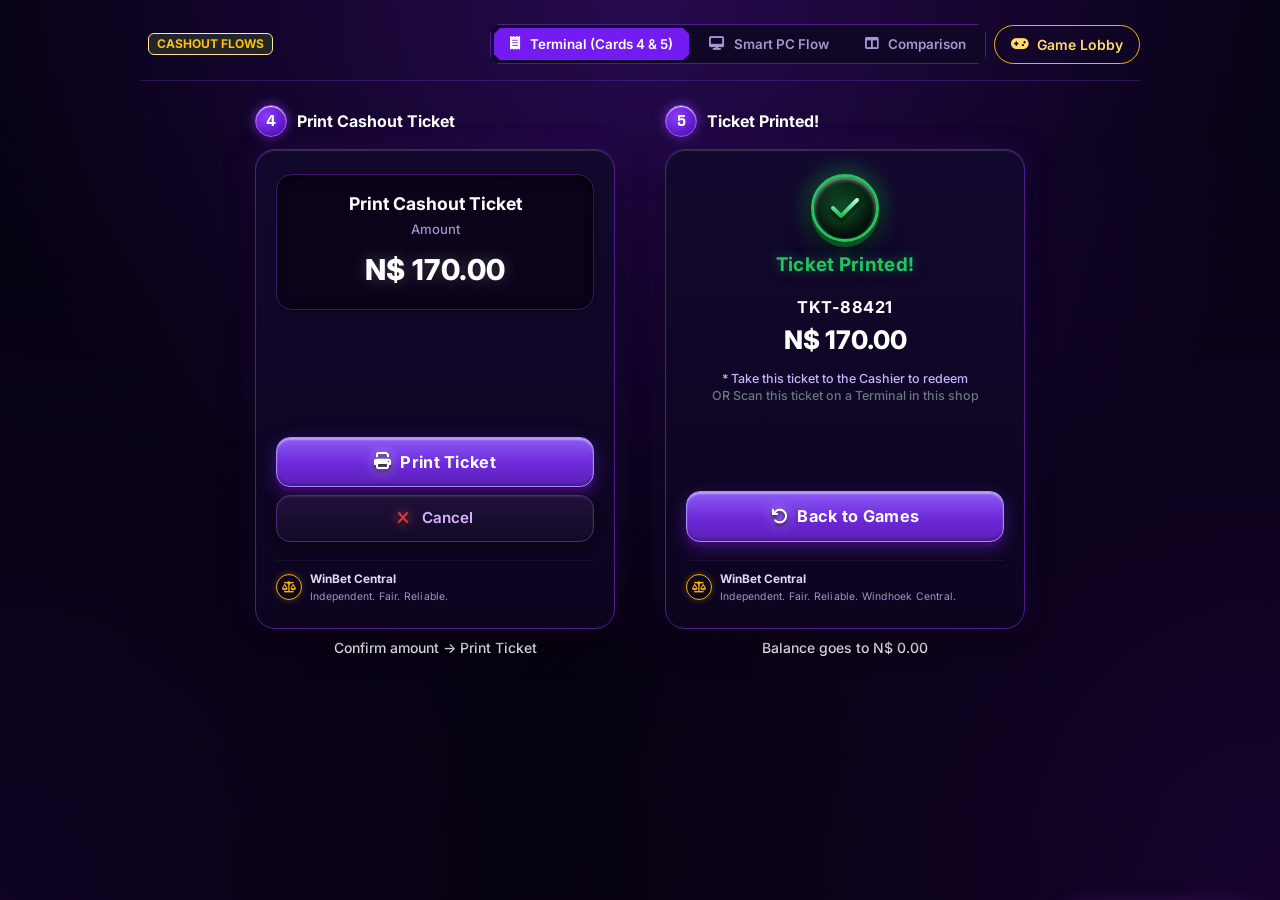
==== commit e3ce3e21: "changes" ====
--- a/cash&print.html
+++ b/cash&print.html
@@ -91,7 +91,8 @@
                                     <span>Print Ticket</span>
                                 </button>
                                 <button type="button" class="btn-cancel-action" onclick="handleCancelTerminal()">
-                                    Cancel
+                                    <i class="fa-solid fa-xmark text-danger me-1"></i>
+                                    <span>Cancel</span>
                                 </button>
                             </div>
 
@@ -228,7 +229,8 @@
                                     <span>Confirm</span>
                                 </button>
                                 <button type="button" class="btn-cancel-action" onclick="handleSmartPCCancel()">
-                                    Cancel
+                                    <i class="fa-solid fa-xmark text-danger me-1"></i>
+                                    <span>Cancel</span>
                                 </button>
                             </div>
 
@@ -286,7 +288,8 @@
                                     <span>Confirm</span>
                                 </button>
                                 <button type="button" class="btn-cancel-action" onclick="handleSmartPCCancel()">
-                                    Cancel
+                                    <i class="fa-solid fa-xmark text-danger me-1"></i>
+                                    <span>Cancel</span>
                                 </button>
                             </div>
                         </div>
@@ -323,7 +326,8 @@
                                     <span>Print Ticket</span>
                                 </button>
                                 <button type="button" class="btn-cancel-action" onclick="handleCancelTerminal()">
-                                    Cancel
+                                    <i class="fa-solid fa-xmark text-danger me-1"></i>
+                                    <span>Cancel</span>
                                 </button>
                             </div>
                         </div>
--- a/style.css
+++ b/style.css
@@ -472,61 +472,108 @@
 
 /* ==========================================================================
    BUTTONS
+/* ==========================================================================
+   BUTTONS (FRIENDLY 3D UI/UX GAMING STYLE)
    ========================================================================== */
 .btn-winbet, .btn-purple-action {
-    background: var(--purple-btn-gradient);
-    border: 1px solid #b77bff;
-    color: #ffffff;
-    font-weight: 800;
+    background: linear-gradient(180deg, #8b5cf6 0%, #6d28d9 55%, #5b21b6 100%);
+    border: 1.5px solid #a78bfa;
+    color: #ffffff;
+    font-weight: 700;
     font-size: 1.02rem;
-    letter-spacing: 0.5px;
+    letter-spacing: 0.3px;
     padding: 12px 22px;
-    border-radius: 12px;
+    border-radius: 14px;
     width: 100%;
     cursor: pointer;
-    box-shadow: 0 5px 20px rgba(106, 21, 222, 0.5), inset 0 1px 1px rgba(255, 255, 255, 0.35);
-    transition: all 0.25s ease;
+    box-shadow: 
+        0 4px 0 #3b0764,
+        0 6px 18px rgba(109, 40, 217, 0.45),
+        inset 0 2px 2px rgba(255, 255, 255, 0.45),
+        inset 0 -2px 3px rgba(0, 0, 0, 0.25);
+    transition: all 0.18s cubic-bezier(0.18, 0.89, 0.32, 1.28);
     text-align: center;
     text-decoration: none;
     display: inline-flex;
     align-items: center;
     justify-content: center;
-    gap: 8px;
+    gap: 9px;
+}
+
+.btn-winbet i, .btn-purple-action i {
+    filter: drop-shadow(0 2px 2px rgba(0, 0, 0, 0.8)) drop-shadow(0 0 5px rgba(255, 255, 255, 0.5));
+    font-size: 1.05rem;
 }
 
 .btn-winbet:hover, .btn-purple-action:hover {
-    background: var(--purple-btn-hover);
-    box-shadow: 0 8px 25px rgba(138, 53, 255, 0.7), inset 0 1px 2px rgba(255, 255, 255, 0.5);
-    color: #ffffff;
-    transform: translateY(-1.5px);
+    background: linear-gradient(180deg, #9f75ff 0%, #7c3aed 55%, #6d28d9 100%);
+    box-shadow: 
+        0 5px 0 #3b0764,
+        0 8px 24px rgba(139, 92, 246, 0.6),
+        inset 0 2px 3px rgba(255, 255, 255, 0.6);
+    color: #ffffff;
+    transform: translateY(-2px);
 }
 
 .btn-winbet:active, .btn-purple-action:active {
-    transform: translateY(1px);
-    box-shadow: 0 2px 10px rgba(106, 21, 222, 0.4);
+    transform: translateY(3px);
+    box-shadow: 
+        0 1px 0 #3b0764,
+        0 2px 8px rgba(109, 40, 217, 0.4),
+        inset 0 1px 3px rgba(0, 0, 0, 0.4);
 }
 
 .btn-cancel-action {
-    background: var(--cancel-btn-bg);
-    border: 1px solid var(--cancel-btn-border);
-    color: #cfbdf5;
+    background: linear-gradient(180deg, #1f1138 0%, #130926 100%);
+    border: 1.5px solid #4c2882;
+    color: #d8b4fe;
     font-weight: 600;
-    font-size: 0.92rem;
-    padding: 10px 20px;
-    border-radius: 12px;
+    font-size: 0.95rem;
+    padding: 11px 20px;
+    border-radius: 14px;
     cursor: pointer;
-    transition: all 0.2s ease;
+    transition: all 0.18s cubic-bezier(0.18, 0.89, 0.32, 1.28);
     width: 100%;
     text-align: center;
     text-decoration: none;
-    display: inline-block;
+    display: inline-flex;
+    align-items: center;
+    justify-content: center;
+    gap: 9px;
+    box-shadow: 
+        0 3px 0 #0d041a,
+        0 5px 12px rgba(0, 0, 0, 0.6),
+        inset 0 1px 2px rgba(255, 255, 255, 0.12);
+}
+
+.btn-cancel-action i {
+    color: #ff6b81;
+    filter: drop-shadow(0 2px 2px rgba(0, 0, 0, 0.8)) drop-shadow(0 0 5px rgba(255, 107, 129, 0.6));
+    font-size: 1.05rem;
+    transition: transform 0.2s ease;
 }
 
 .btn-cancel-action:hover {
-    background: #230c4c;
-    border-color: #692bc7;
-    color: #ffffff;
-    box-shadow: 0 0 12px rgba(105, 43, 199, 0.35);
+    background: linear-gradient(180deg, #381528 0%, #1f0815 100%);
+    border-color: #ff6b81;
+    color: #ffffff;
+    box-shadow: 
+        0 4px 0 #590d22,
+        0 7px 18px rgba(255, 107, 129, 0.35),
+        inset 0 2px 2px rgba(255, 255, 255, 0.25);
+    transform: translateY(-2px);
+}
+
+.btn-cancel-action:hover i {
+    transform: scale(1.15);
+    color: #ff8fa3;
+}
+
+.btn-cancel-action:active {
+    transform: translateY(3px);
+    box-shadow: 
+        0 1px 0 #590d22,
+        0 2px 6px rgba(0, 0, 0, 0.8);
 }
 
 .btn-gold-action {
@@ -683,22 +730,41 @@
 }
 
 .neon-success-circle {
-    width: 66px;
-    height: 66px;
+    width: 68px;
+    height: 68px;
     border-radius: 50%;
-    border: 3.5px solid var(--neon-green);
-    display: flex;
-    align-items: center;
-    justify-content: center;
-    color: var(--neon-green);
+    border: 3px solid #22c55e;
+    display: flex;
+    align-items: center;
+    justify-content: center;
+    color: #ffffff;
     font-size: 2rem;
-    box-shadow: 0 0 25px var(--neon-green-glow), inset 0 0 15px rgba(34, 197, 94, 0.25);
-    animation: pulseGlow 2.5s infinite alternate ease-in-out;
-}
-
-@keyframes pulseGlow {
-    0% { box-shadow: 0 0 15px rgba(34, 197, 94, 0.4), inset 0 0 8px rgba(34, 197, 94, 0.2); }
-    100% { box-shadow: 0 0 32px rgba(34, 197, 94, 0.85), inset 0 0 20px rgba(34, 197, 94, 0.45); }
+    background: radial-gradient(circle at 35% 25%, #0d381e 0%, #051a0d 60%, #020b05 100%);
+    box-shadow: 
+        0 5px 0 #0d5225,
+        0 8px 20px rgba(0, 0, 0, 0.85),
+        0 0 25px rgba(34, 197, 94, 0.6),
+        inset 0 2px 4px rgba(255, 255, 255, 0.6),
+        inset 0 -2px 5px rgba(0, 0, 0, 0.8);
+    animation: pulse3DGlow 2.5s infinite alternate ease-in-out;
+}
+
+.neon-success-circle i {
+    background: linear-gradient(180deg, #ffffff 0%, #a7f3d0 30%, #22c55e 70%, #15803d 100%);
+    -webkit-background-clip: text;
+    -webkit-text-fill-color: transparent;
+    filter: drop-shadow(0 3px 2px rgba(0, 0, 0, 0.9)) drop-shadow(0 0 8px rgba(34, 197, 94, 0.8));
+}
+
+@keyframes pulse3DGlow {
+    0% { 
+        transform: translateY(0);
+        box-shadow: 0 5px 0 #0d5225, 0 8px 20px rgba(0, 0, 0, 0.85), 0 0 20px rgba(34, 197, 94, 0.5); 
+    }
+    100% { 
+        transform: translateY(-2px);
+        box-shadow: 0 7px 0 #0d5225, 0 12px 28px rgba(0, 0, 0, 0.9), 0 0 35px rgba(34, 197, 94, 0.9); 
+    }
 }
 
 .success-banner-text, .success-text-heading {
@@ -776,11 +842,108 @@
    MODAL & TOAST STYLES
    ========================================================================== */
 .modal-theme-dark .modal-content {
-    background: #0d041e;
-    border: 2px solid #8b3dff;
-    border-radius: 20px;
-    box-shadow: 0 0 45px rgba(139, 61, 255, 0.6);
-    color: #ffffff;
+    background: radial-gradient(circle at 50% 0%, #220d48 0%, #0e041f 100%);
+    border: 1.5px solid rgba(168, 85, 247, 0.45);
+    border-radius: 24px;
+    box-shadow: 0 12px 45px rgba(0, 0, 0, 0.8), 0 0 35px rgba(147, 51, 234, 0.35), inset 0 1px 1px rgba(255, 255, 255, 0.2);
+    color: #ffffff;
+    position: relative;
+    overflow: hidden;
+}
+
+/* Friendly 3D Ruby-Coral Close Button */
+.btn-game-modal-close {
+    position: absolute;
+    top: 15px;
+    right: 15px;
+    width: 36px;
+    height: 36px;
+    border-radius: 50%;
+    background: radial-gradient(circle at 35% 30%, #ff4d6d 0%, #c9184a 55%, #800f2f 100%);
+    border: 1.5px solid #ff758f;
+    color: #ffffff;
+    display: inline-flex;
+    align-items: center;
+    justify-content: center;
+    font-size: 1.05rem;
+    cursor: pointer;
+    box-shadow: 
+        0 3px 0 #590d22,
+        0 6px 14px rgba(0, 0, 0, 0.65),
+        0 0 15px rgba(255, 77, 109, 0.45),
+        inset 0 2px 3px rgba(255, 255, 255, 0.55),
+        inset 0 -2px 3px rgba(0, 0, 0, 0.5);
+    transition: all 0.18s cubic-bezier(0.175, 0.885, 0.32, 1.275);
+    z-index: 1050;
+    padding: 0;
+    outline: none;
+    line-height: 1;
+}
+
+.btn-game-modal-close i {
+    filter: drop-shadow(0 2px 2px rgba(0, 0, 0, 0.9));
+    text-shadow: 0 1px 0 rgba(255, 255, 255, 0.4);
+    transition: transform 0.22s ease;
+}
+
+.btn-game-modal-close:hover {
+    background: radial-gradient(circle at 35% 30%, #ff758f 0%, #e6195e 55%, #a81039 100%);
+    border-color: #ffa8ba;
+    box-shadow: 
+        0 4px 0 #590d22,
+        0 8px 20px rgba(0, 0, 0, 0.8),
+        0 0 24px rgba(255, 77, 109, 0.8),
+        inset 0 2px 4px rgba(255, 255, 255, 0.7);
+    transform: translateY(-2px);
+}
+
+.btn-game-modal-close:hover i {
+    transform: rotate(90deg) scale(1.15);
+}
+
+.btn-game-modal-close:active {
+    transform: translateY(3px);
+    box-shadow: 
+        0 1px 0 #590d22,
+        0 2px 6px rgba(0, 0, 0, 0.9),
+        0 0 10px rgba(255, 77, 109, 0.5);
+}
+
+/* Friendly 3D Glowing Gold Token / Cash Emblem */
+.cashout-icon-glow {
+    display: inline-flex;
+    align-items: center;
+    justify-content: center;
+    width: 58px;
+    height: 58px;
+    border-radius: 50%;
+    background: radial-gradient(circle at 35% 25%, #ffb703 0%, #fb8500 65%, #9e4700 100%);
+    border: 2px solid #ffe699;
+    box-shadow: 
+        0 4px 0 #6e3000,
+        0 7px 18px rgba(0, 0, 0, 0.75),
+        0 0 22px rgba(255, 183, 3, 0.5),
+        inset 0 2px 4px rgba(255, 255, 255, 0.65),
+        inset 0 -2px 4px rgba(0, 0, 0, 0.7);
+    margin-bottom: 8px;
+    animation: cashout3DPulse 2.8s infinite ease-in-out;
+}
+
+.cashout-icon-glow i {
+    font-size: 1.7rem;
+    color: #ffffff;
+    filter: drop-shadow(0 2px 2px rgba(0, 0, 0, 0.85)) drop-shadow(0 0 6px rgba(255, 255, 255, 0.6));
+}
+
+@keyframes cashout3DPulse {
+    0%, 100% { 
+        transform: translateY(0) scale(1); 
+        box-shadow: 0 4px 0 #6e3000, 0 7px 18px rgba(0,0,0,0.75), 0 0 18px rgba(255, 183, 3, 0.45); 
+    }
+    50% { 
+        transform: translateY(-3px) scale(1.06); 
+        box-shadow: 0 7px 0 #6e3000, 0 11px 24px rgba(0,0,0,0.85), 0 0 28px rgba(255, 183, 3, 0.75); 
+    }
 }
 
 .thermal-slip-body {
